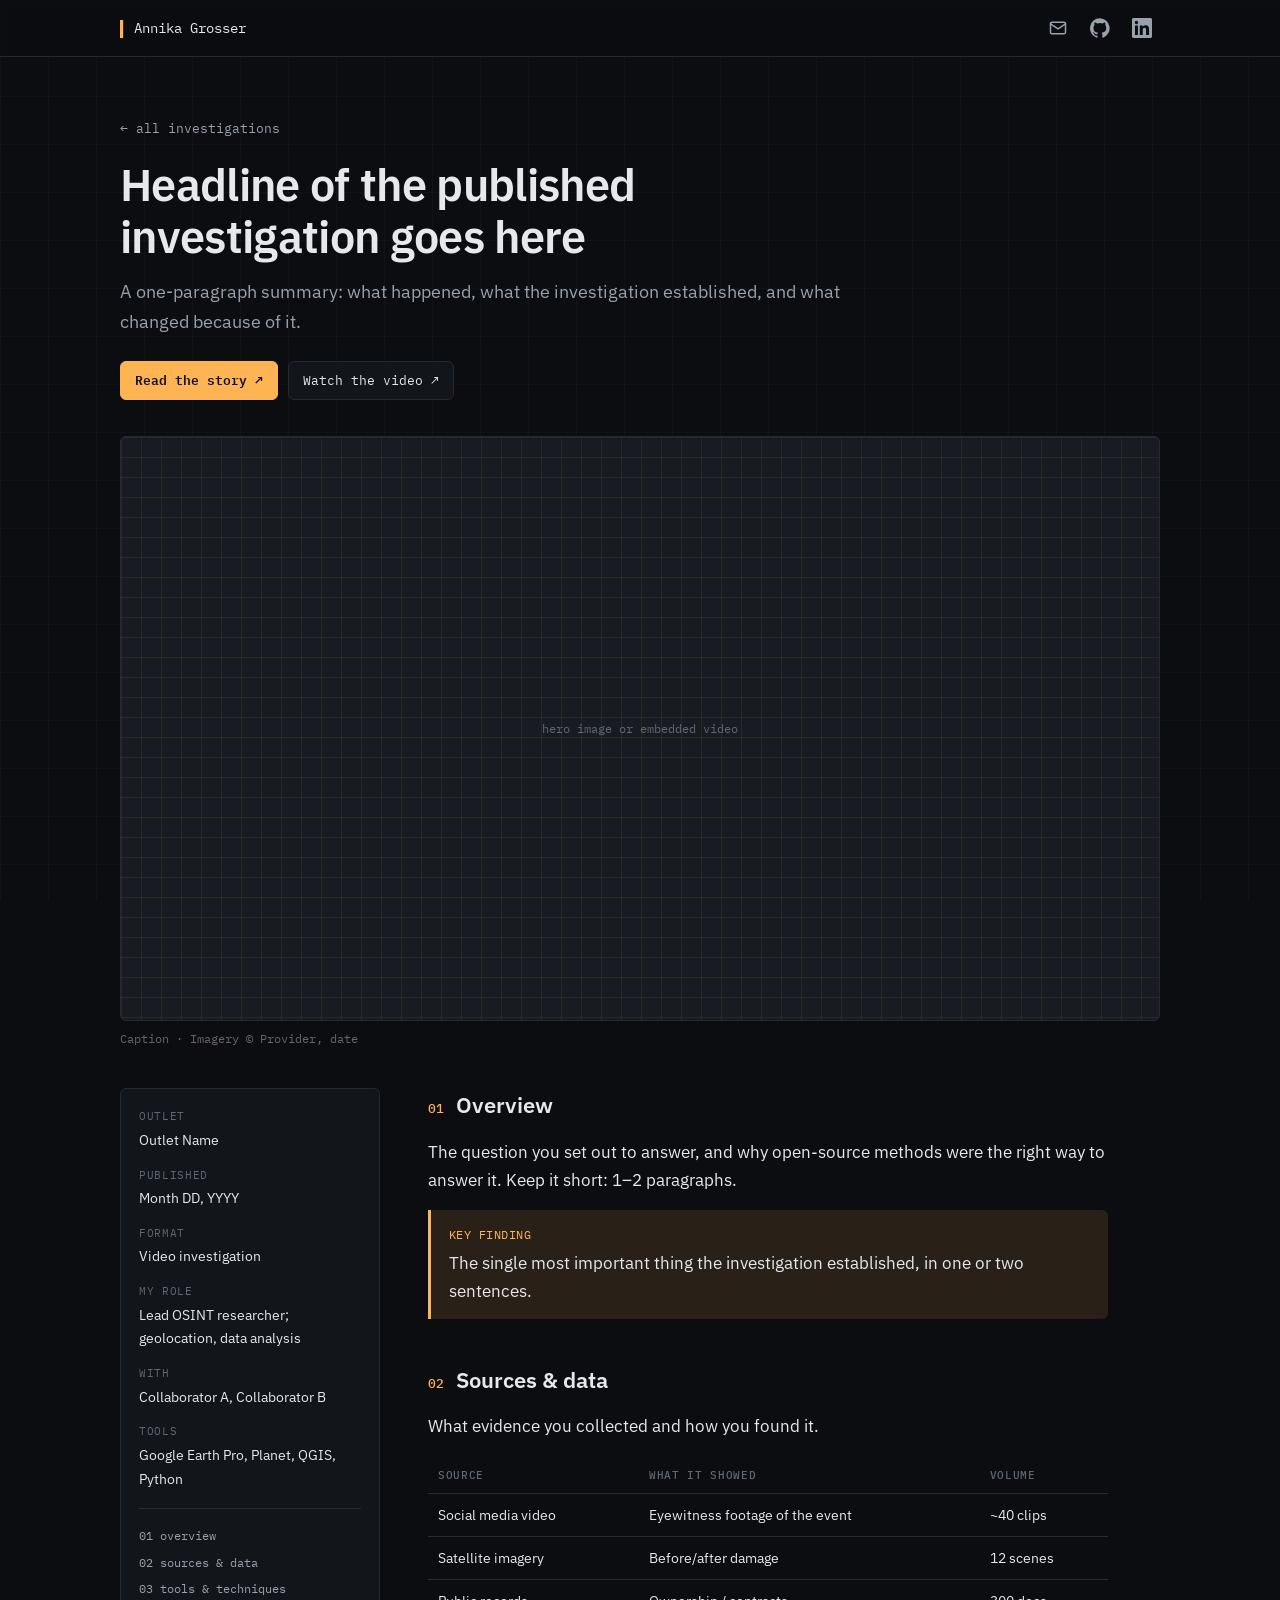
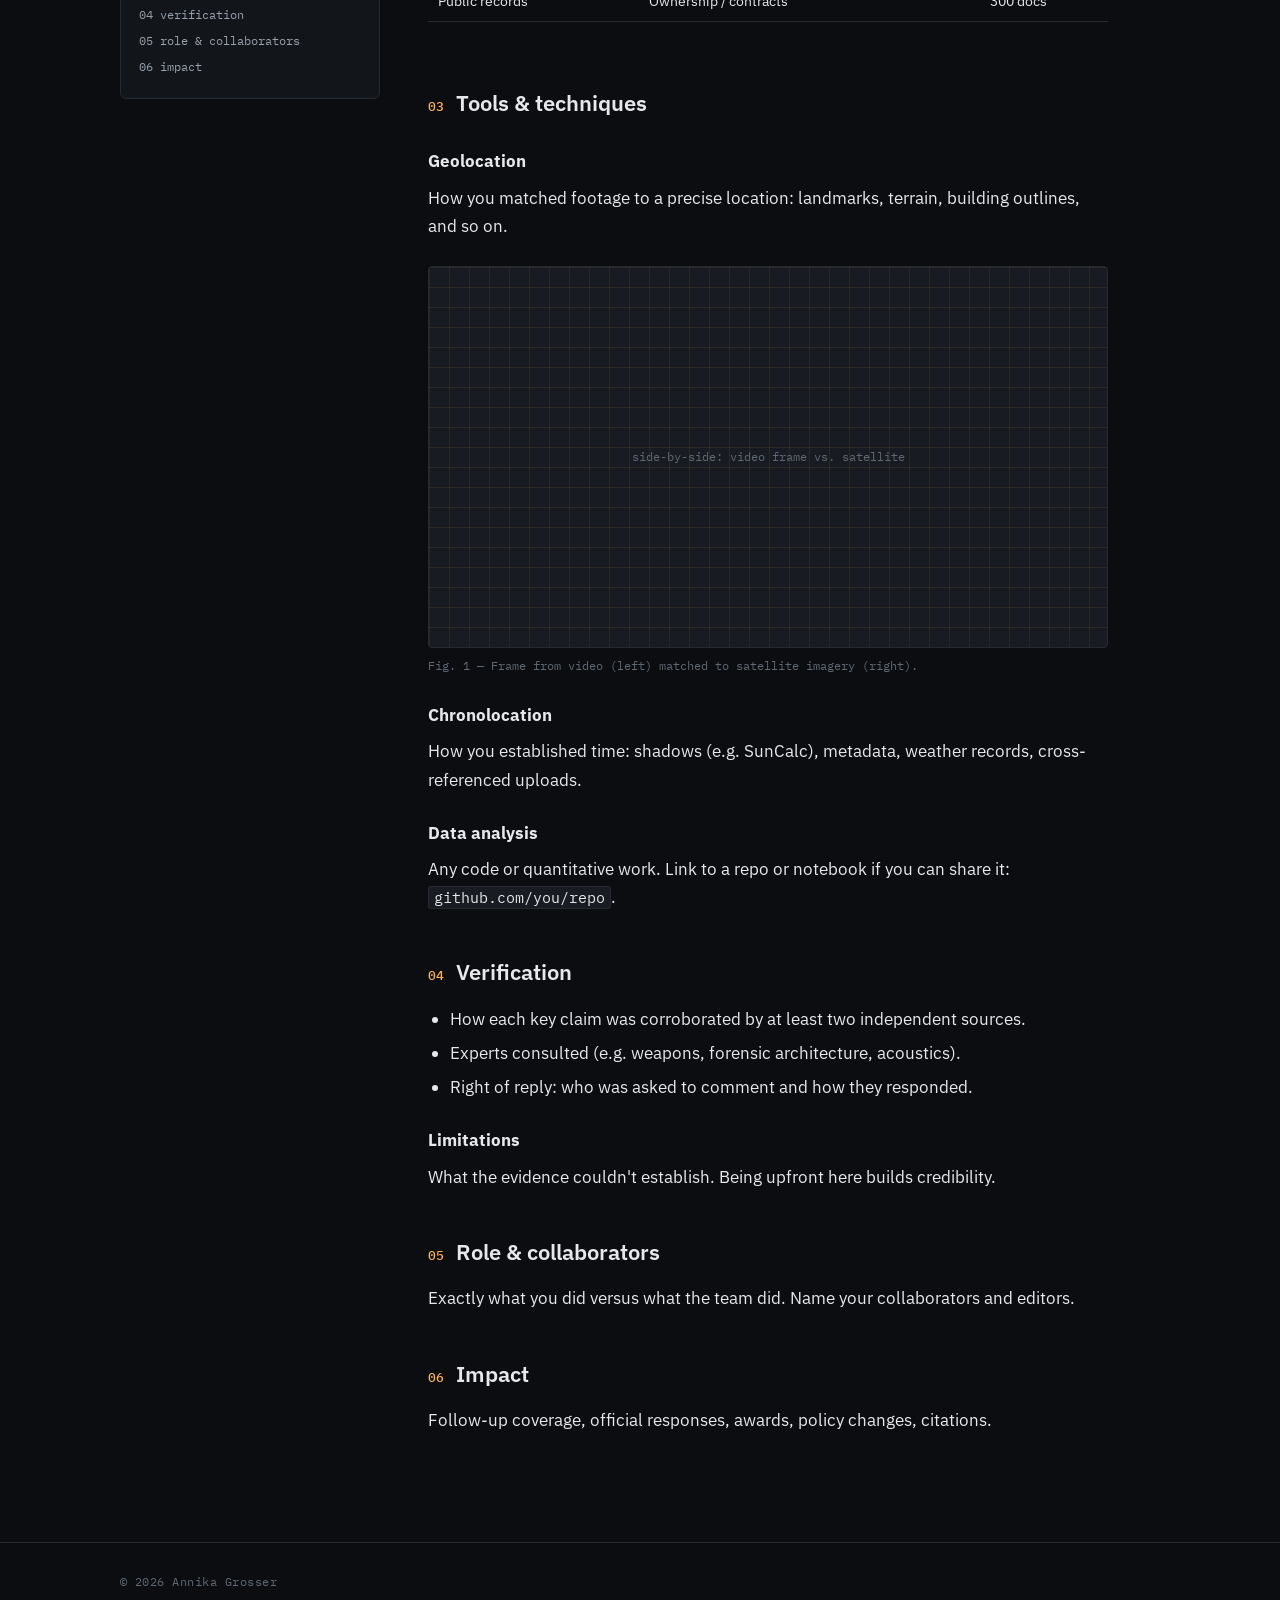
==== projects/project-1.html @ bb19e364 "Initial portfolio" ====
<!doctype html>
<html lang="en">
<head>
  <meta charset="utf-8">
  <meta name="viewport" content="width=device-width, initial-scale=1">
  <title>Project Title — Annika Grosser</title>
  <meta name="description" content="Methodology for: Project Title.">
  <link rel="preconnect" href="https://fonts.googleapis.com">
  <link rel="preconnect" href="https://fonts.gstatic.com" crossorigin>
  <link href="https://fonts.googleapis.com/css2?family=IBM+Plex+Mono:wght@400;500&family=IBM+Plex+Sans:wght@400;500;600&display=swap" rel="stylesheet">
  <link rel="stylesheet" href="../style.css">
</head>
<body>

  <header class="topbar">
    <div class="wrap">
      <a class="brand" href="../index.html">Annika Grosser</a>
      <nav class="nav social" aria-label="Contact and profiles">
        <a href="mailto:annika.grosser@bbc.co.uk" aria-label="Email" title="Email">
          <svg viewBox="0 0 24 24" width="20" height="20" fill="none" stroke="currentColor" stroke-width="1.8" stroke-linecap="round" stroke-linejoin="round" aria-hidden="true"><rect x="3" y="5" width="18" height="14" rx="2"/><path d="m3 7 9 6 9-6"/></svg>
        </a>
        <a href="https://github.com/annikagrosser" aria-label="GitHub" title="GitHub">
          <svg viewBox="0 0 24 24" width="20" height="20" fill="currentColor" aria-hidden="true"><path d="M12 .3a12 12 0 0 0-3.8 23.4c.6.1.8-.3.8-.6v-2c-3.3.7-4-1.6-4-1.6-.6-1.4-1.4-1.8-1.4-1.8-1-.7.1-.7.1-.7 1.2.1 1.8 1.2 1.8 1.2 1 1.8 2.8 1.3 3.5 1 0-.8.4-1.3.7-1.6-2.7-.3-5.5-1.3-5.5-6 0-1.2.5-2.3 1.3-3.1-.2-.4-.6-1.6 0-3.2 0 0 1-.3 3.4 1.2a11.5 11.5 0 0 1 6 0c2.3-1.5 3.3-1.2 3.3-1.2.6 1.6.2 2.8.1 3.2.8.8 1.2 1.9 1.2 3.1 0 4.6-2.8 5.6-5.5 5.9.4.4.8 1.1.8 2.2v3.3c0 .3.2.7.8.6A12 12 0 0 0 12 .3"/></svg>
        </a>
        <a href="https://www.linkedin.com/in/annikagrosser" aria-label="LinkedIn" title="LinkedIn">
          <svg viewBox="0 0 24 24" width="20" height="20" fill="currentColor" aria-hidden="true"><path d="M20.45 20.45h-3.56v-5.57c0-1.33-.02-3.04-1.85-3.04-1.85 0-2.14 1.45-2.14 2.94v5.67H9.35V9h3.41v1.56h.05c.48-.9 1.64-1.85 3.37-1.85 3.6 0 4.27 2.37 4.27 5.46v6.28zM5.34 7.43a2.06 2.06 0 1 1 0-4.13 2.06 2.06 0 0 1 0 4.13zM7.12 20.45H3.56V9h3.56v11.45zM22.22 0H1.77C.79 0 0 .77 0 1.73v20.54C0 23.23.79 24 1.77 24h20.45c.98 0 1.78-.77 1.78-1.73V1.73C24 .77 23.2 0 22.22 0z"/></svg>
        </a>
      </nav>
    </div>
  </header>

  <main class="wrap">
    <header class="case-header">
      <a class="back" href="../index.html#work">← all investigations</a>
      <h1>Headline of the published investigation goes here</h1>
      <p class="deck">A one-paragraph summary: what happened, what the investigation established, and what changed because of it.</p>
      <div class="links">
        <a class="btn primary" href="https://www.example.com/the-story">Read the story ↗</a>
        <a class="btn" href="https://www.youtube.com/watch?v=VIDEO_ID">Watch the video ↗</a>
      </div>
    </header>

    <!-- HERO MEDIA. Use ONE of the options:
         (a) a still image:
             <figure class="media"><img src="../images/project-1/hero.jpg" alt="..."><figcaption>Source: …</figcaption></figure>
         (b) an embedded video (YouTube shown; for Vimeo use https://player.vimeo.com/video/ID):
             <figure class="media"><div class="video"><iframe src="https://www.youtube-nocookie.com/embed/VIDEO_ID" title="..." allowfullscreen loading="lazy"></iframe></div><figcaption>…</figcaption></figure> -->
    <figure class="media">
      <div class="thumb-placeholder" style="aspect-ratio:16/9">hero image or embedded video</div>
      <figcaption>Caption · Imagery © Provider, date</figcaption>
    </figure>

    <div class="case-grid">
      <!-- FACT BOX -->
      <aside class="factbox" aria-label="Project details">
        <dl>
          <dt>Outlet</dt><dd>Outlet Name</dd>
          <dt>Published</dt><dd>Month DD, YYYY</dd>
          <dt>Format</dt><dd>Video investigation</dd>
          <dt>My role</dt><dd>Lead OSINT researcher; geolocation, data analysis</dd>
          <dt>With</dt><dd>Collaborator A, Collaborator B</dd>
          <dt>Tools</dt><dd>Google Earth Pro, Planet, QGIS, Python</dd>
        </dl>
        <nav class="toc" aria-label="On this page">
          <a href="#overview">01 overview</a>
          <a href="#sources">02 sources &amp; data</a>
          <a href="#techniques">03 tools &amp; techniques</a>
          <a href="#verification">04 verification</a>
          <a href="#role">05 role &amp; collaborators</a>
          <a href="#impact">06 impact</a>
        </nav>
      </aside>

      <!-- METHODOLOGY -->
      <article class="prose">
        <section id="overview">
          <h2><span class="num">01</span> Overview</h2>
          <p>The question you set out to answer, and why open-source methods were the right way to answer it. Keep it short: 1–2 paragraphs.</p>
          <div class="callout">
            <span class="label">Key finding</span>
            The single most important thing the investigation established, in one or two sentences.
          </div>
        </section>

        <section id="sources">
          <h2><span class="num">02</span> Sources &amp; data</h2>
          <p>What evidence you collected and how you found it.</p>
          <div class="table-scroll">
            <table class="data-table">
              <thead><tr><th>Source</th><th>What it showed</th><th>Volume</th></tr></thead>
              <tbody>
                <tr><td>Social media video</td><td>Eyewitness footage of the event</td><td>~40 clips</td></tr>
                <tr><td>Satellite imagery</td><td>Before/after damage</td><td>12 scenes</td></tr>
                <tr><td>Public records</td><td>Ownership / contracts</td><td>300 docs</td></tr>
              </tbody>
            </table>
          </div>
        </section>

        <section id="techniques">
          <h2><span class="num">03</span> Tools &amp; techniques</h2>
          <h3>Geolocation</h3>
          <p>How you matched footage to a precise location: landmarks, terrain, building outlines, and so on.</p>
          <figure>
            <div class="thumb-placeholder" style="aspect-ratio:16/9">side-by-side: video frame vs. satellite</div>
            <figcaption>Fig. 1 — Frame from video (left) matched to satellite imagery (right).</figcaption>
          </figure>
          <h3>Chronolocation</h3>
          <p>How you established time: shadows (e.g. SunCalc), metadata, weather records, cross-referenced uploads.</p>
          <h3>Data analysis</h3>
          <p>Any code or quantitative work. Link to a repo or notebook if you can share it: <code>github.com/you/repo</code>.</p>
        </section>

        <section id="verification">
          <h2><span class="num">04</span> Verification</h2>
          <ul>
            <li>How each key claim was corroborated by at least two independent sources.</li>
            <li>Experts consulted (e.g. weapons, forensic architecture, acoustics).</li>
            <li>Right of reply: who was asked to comment and how they responded.</li>
          </ul>
          <h3>Limitations</h3>
          <p>What the evidence couldn't establish. Being upfront here builds credibility.</p>
        </section>

        <section id="role">
          <h2><span class="num">05</span> Role &amp; collaborators</h2>
          <p>Exactly what you did versus what the team did. Name your collaborators and editors.</p>
        </section>

        <section id="impact">
          <h2><span class="num">06</span> Impact</h2>
          <p>Follow-up coverage, official responses, awards, policy changes, citations.</p>
        </section>
      </article>
    </div>
  </main>

  <footer class="footer">
    <div class="wrap">
      <span class="mono">© 2026 Annika Grosser</span>
    </div>
  </footer>

</body>
</html>
---- style.css ----
/* =========================================================
   Portfolio — dark / technical theme
   Edit the tokens below to change colors and fonts site-wide.
   ========================================================= */
:root {
  --bg: #0b0d10;
  --surface: #12151a;
  --surface-2: #181c22;
  --border: #252a32;
  --text: #e6e8eb;
  --muted: #98a1ac;
  --faint: #5f6873;
  --accent: #ffb454;        /* amber "signal" accent */
  --accent-dim: rgba(255, 180, 84, 0.12);
  --link: #ffd08a;

  --sans: "IBM Plex Sans", system-ui, -apple-system, "Segoe UI", sans-serif;
  --mono: "IBM Plex Mono", ui-monospace, "SFMono-Regular", Menlo, monospace;

  --wrap: 1080px;
  --prose: 68ch;
  --radius: 6px;
}

*, *::before, *::after { box-sizing: border-box; }

html { -webkit-text-size-adjust: 100%; scroll-behavior: smooth; }
@media (prefers-reduced-motion: reduce) { html { scroll-behavior: auto; } * { transition: none !important; } }

body {
  margin: 0;
  background: var(--bg);
  color: var(--text);
  font-family: var(--sans);
  font-size: 17px;
  line-height: 1.65;
  -webkit-font-smoothing: antialiased;
  /* faint survey-grid background */
  background-image:
    linear-gradient(rgba(255,255,255,0.025) 1px, transparent 1px),
    linear-gradient(90deg, rgba(255,255,255,0.025) 1px, transparent 1px);
  background-size: 48px 48px;
  background-attachment: fixed;
}

img, video, iframe { max-width: 100%; display: block; }

a { color: var(--link); text-decoration: none; }
a:hover { text-decoration: underline; text-underline-offset: 3px; }
a:focus-visible, button:focus-visible { outline: 2px solid var(--accent); outline-offset: 3px; border-radius: 2px; }

::selection { background: var(--accent); color: #000; }

.wrap { max-width: var(--wrap); margin: 0 auto; padding: 0 20px; }

.mono, .label {
  font-family: var(--mono);
  font-size: 0.78rem;
  letter-spacing: 0.04em;
}
.label { text-transform: uppercase; color: var(--muted); }
.accent { color: var(--accent); }

/* ---------- Top bar ---------- */
.topbar {
  border-bottom: 1px solid var(--border);
  background: rgba(11, 13, 16, 0.85);
  backdrop-filter: blur(8px);
  position: sticky; top: 0; z-index: 10;
}
.topbar .wrap {
  display: flex; align-items: center; justify-content: space-between;
  gap: 16px; min-height: 56px; flex-wrap: wrap;
}
.brand { font-family: var(--mono); font-size: 0.9rem; color: var(--text); }
.brand::before { content: "▍"; color: var(--accent); margin-right: 6px; }
.brand:hover { text-decoration: none; color: var(--accent); }
.nav { display: flex; gap: 20px; flex-wrap: wrap; }
.nav a { font-family: var(--mono); font-size: 0.8rem; color: var(--muted); }
.nav a:hover { color: var(--text); text-decoration: none; }
.social { gap: 6px; align-items: center; }
.social a {
  display: inline-grid; place-items: center; width: 36px; height: 36px;
  border-radius: 50%; color: var(--muted); transition: color .15s, background .15s;
}
.social a:hover { color: var(--accent); background: var(--surface-2); }
.social svg { display: block; }

/* ---------- Hero / bio ---------- */
.hero { padding: 72px 0 8px; }
.hero-grid {
  display: grid; grid-template-columns: 160px 1fr; gap: 40px; align-items: start;
}
.hero h1 {
  font-size: clamp(2rem, 5vw, 3.2rem);
  line-height: 1.1; margin: 12px 0 16px; font-weight: 600; letter-spacing: -0.02em;
}
.hero .tagline { font-size: 1.15rem; color: var(--muted); margin: 0 0 24px; max-width: 46ch; }
.hero .bio { max-width: var(--prose); margin: 0 0 28px; }
.hero .bio p { margin: 0 0 14px; }
.headshot {
  width: 160px; height: 160px; object-fit: cover;
  border-radius: 50%; border: 1px solid var(--border);
  filter: grayscale(0.2) contrast(1.05);
}
.headshot-placeholder {
  width: 160px; height: 160px; border-radius: 50%;
  border: 1px dashed var(--faint); display: grid; place-items: center;
  color: var(--faint); font-family: var(--mono); font-size: 0.72rem; text-align: center;
}

.links { display: flex; flex-wrap: wrap; gap: 10px; }
.btn {
  display: inline-flex; align-items: center; gap: 8px;
  font-family: var(--mono); font-size: 0.8rem;
  padding: 8px 14px; border: 1px solid var(--border); border-radius: var(--radius);
  color: var(--text); background: var(--surface);
  transition: border-color .15s, color .15s, background .15s;
}
.btn:hover { border-color: var(--accent); color: var(--accent); text-decoration: none; }
.btn.primary { background: var(--accent); color: #111; border-color: var(--accent); font-weight: 600; }
.btn.primary:hover { background: #ffc677; color: #111; }

/* ---------- Section headings ---------- */
.section { padding: 40px 0 56px; scroll-margin-top: 40px; }
.section-head {
  display: flex; align-items: baseline; gap: 14px;
  border-bottom: 1px solid var(--border); padding-bottom: 12px; margin-bottom: 28px;
}
.section-head h2 { font-size: 1.05rem; margin: 0; font-weight: 600; letter-spacing: 0.01em; }
.section-head .label { margin-left: auto; }

/* ---------- Project list ---------- */
.projects { display: grid; gap: 18px; }
.project {
  display: grid; grid-template-columns: 300px 1fr; gap: 24px;
  padding: 18px; background: var(--surface);
  border: 1px solid var(--border); border-radius: var(--radius);
  color: var(--text); transition: border-color .15s, transform .15s;
}
.project:hover { border-color: var(--accent); text-decoration: none; }
.project:hover .project-title { color: var(--accent); }
.thumb {
  aspect-ratio: 16 / 10; width: 100%; object-fit: cover;
  border-radius: 4px; border: 1px solid var(--border); background: var(--surface-2);
}
.thumb-placeholder {
  aspect-ratio: 16 / 10; border-radius: 4px; border: 1px solid var(--border);
  background:
    linear-gradient(rgba(255,180,84,0.08) 1px, transparent 1px) 0 0 / 20px 20px,
    linear-gradient(90deg, rgba(255,180,84,0.08) 1px, transparent 1px) 0 0 / 20px 20px,
    var(--surface-2);
  display: grid; place-items: center; color: var(--faint);
  font-family: var(--mono); font-size: 0.72rem;
}
.project-meta { display: flex; flex-wrap: wrap; gap: 6px 14px; margin-bottom: 6px; }
.project-meta .outlet { color: var(--accent); }
.project-title { font-size: 1.3rem; line-height: 1.3; margin: 0 0 8px; font-weight: 600; transition: color .15s; }
.project-desc { color: var(--muted); margin: 0 0 14px; font-size: 0.97rem; }
.tags { display: flex; flex-wrap: wrap; gap: 6px; padding: 0; margin: 0 0 12px; list-style: none; }
.tags li {
  font-family: var(--mono); font-size: 0.7rem; color: var(--muted);
  border: 1px solid var(--border); border-radius: 3px; padding: 2px 8px; background: var(--bg);
}
.cta { font-family: var(--mono); font-size: 0.8rem; color: var(--accent); }

/* ---------- Toolkit ---------- */
.toolkit { display: grid; grid-template-columns: repeat(2, 1fr); gap: 18px; }
.tool-group {
  border: 1px solid var(--border); border-radius: var(--radius);
  padding: 18px; background: var(--surface);
}
.tool-group h3 { font-family: var(--mono); font-size: 0.78rem; text-transform: uppercase; letter-spacing: .06em; color: var(--accent); margin: 0 0 10px; font-weight: 500; }
.tool-group ul { margin: 0; padding-left: 18px; color: var(--muted); font-size: 0.95rem; }

/* ---------- Footer ---------- */
.footer { border-top: 1px solid var(--border); padding: 28px 0 48px; color: var(--faint); }
.footer .wrap { display: flex; justify-content: space-between; gap: 16px; flex-wrap: wrap; }

/* =========================================================
   Project (case study) pages
   ========================================================= */
.case-header { padding: 56px 0 28px; }
.back { font-family: var(--mono); font-size: 0.8rem; color: var(--muted); }
.back:hover { color: var(--accent); text-decoration: none; }
.case-header h1 {
  font-size: clamp(1.8rem, 4.2vw, 2.8rem); line-height: 1.15;
  margin: 18px 0 14px; font-weight: 600; letter-spacing: -0.015em; max-width: 26ch;
}
.deck { font-size: 1.15rem; color: var(--muted); max-width: var(--prose); margin: 0 0 24px; }

.media { margin: 8px 0 40px; }
.media img, .media .thumb-placeholder { width: 100%; border-radius: var(--radius); border: 1px solid var(--border); }
.video { position: relative; aspect-ratio: 16 / 9; border-radius: var(--radius); overflow: hidden; border: 1px solid var(--border); background: #000; }
.video iframe { position: absolute; inset: 0; width: 100%; height: 100%; border: 0; }
figcaption { font-family: var(--mono); font-size: 0.74rem; color: var(--faint); margin-top: 8px; }

.case-grid { display: grid; grid-template-columns: 260px 1fr; gap: 48px; align-items: start; padding-bottom: 64px; }

.factbox {
  position: sticky; top: 80px;
  border: 1px solid var(--border); border-radius: var(--radius);
  background: var(--surface); padding: 18px; font-size: 0.9rem;
}
.factbox dl { margin: 0; }
.factbox dt { font-family: var(--mono); font-size: 0.7rem; text-transform: uppercase; letter-spacing: .06em; color: var(--faint); margin-top: 14px; }
.factbox dt:first-child { margin-top: 0; }
.factbox dd { margin: 2px 0 0; color: var(--text); }
.factbox .btn { width: 100%; justify-content: center; margin-top: 18px; }
.toc { margin-top: 18px; padding-top: 14px; border-top: 1px solid var(--border); }
.toc a { display: block; font-family: var(--mono); font-size: 0.76rem; color: var(--muted); padding: 3px 0; }
.toc a:hover { color: var(--accent); text-decoration: none; }

.prose { max-width: var(--prose); }
.prose section { scroll-margin-top: 80px; margin-bottom: 44px; }
.prose h2 {
  display: flex; align-items: baseline; gap: 12px;
  font-size: 1.35rem; margin: 0 0 14px; font-weight: 600;
}
.prose h2 .num { font-family: var(--mono); font-size: 0.8rem; color: var(--accent); font-weight: 500; }
.prose h3 { font-size: 1.05rem; margin: 26px 0 8px; }
.prose p { margin: 0 0 16px; }
.prose ul, .prose ol { padding-left: 22px; margin: 0 0 16px; }
.prose li { margin-bottom: 6px; }
.prose code {
  font-family: var(--mono); font-size: 0.86em;
  background: var(--surface-2); border: 1px solid var(--border); border-radius: 3px; padding: 1px 5px;
}
.prose figure { margin: 26px 0; }
.prose figure img { border-radius: var(--radius); border: 1px solid var(--border); }

.callout {
  border-left: 3px solid var(--accent); background: var(--accent-dim);
  padding: 14px 18px; border-radius: 0 var(--radius) var(--radius) 0; margin: 0 0 20px;
}
.callout .label { color: var(--accent); display: block; margin-bottom: 4px; }

.data-table { width: 100%; border-collapse: collapse; font-size: 0.9rem; margin: 0 0 20px; }
.data-table th, .data-table td { text-align: left; padding: 9px 10px; border-bottom: 1px solid var(--border); vertical-align: top; }
.data-table th { font-family: var(--mono); font-size: 0.7rem; text-transform: uppercase; letter-spacing: .06em; color: var(--faint); font-weight: 500; }
.table-scroll { overflow-x: auto; }

.next-project {
  display: flex; justify-content: space-between; gap: 16px; flex-wrap: wrap;
  border-top: 1px solid var(--border); padding-top: 24px; margin-top: 16px;
}

/* ---------- Responsive ---------- */
@media (max-width: 860px) {
  .project { grid-template-columns: 1fr; gap: 14px; }
  .toolkit { grid-template-columns: 1fr; }
  .case-grid { grid-template-columns: 1fr; gap: 28px; }
  .factbox { position: static; }
}
@media (max-width: 640px) {
  body { font-size: 16px; }
  .wrap { padding: 0 16px; }
  .hero { padding: 44px 0 4px; }
  .hero-grid { grid-template-columns: 1fr; gap: 20px; }
  .hero-grid .headshot, .hero-grid .headshot-placeholder { width: 112px; height: 112px; }
  .nav { gap: 14px; }
  .section-head .label { display: none; }
}
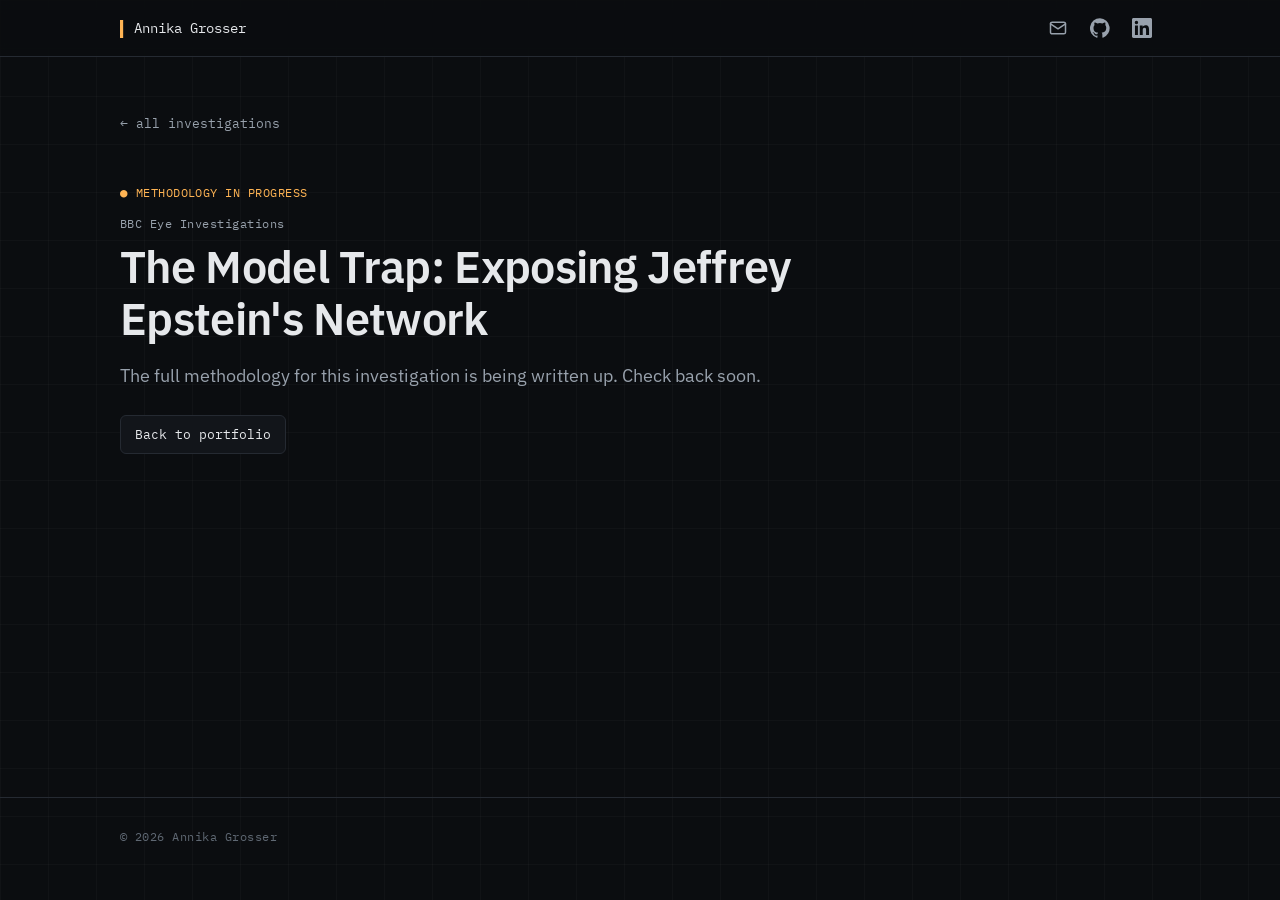
==== commit 68189ccd: "Show coming-soon pages for project methodologies; keep drafts local Co-Authored-By: Claude Opus 5.5 " ====
--- a/projects/project-1.html
+++ b/projects/project-1.html
@@ -3,8 +3,8 @@
 <head>
   <meta charset="utf-8">
   <meta name="viewport" content="width=device-width, initial-scale=1">
-  <title>Project Title — Annika Grosser</title>
-  <meta name="description" content="Methodology for: Project Title.">
+  <title>The Model Trap: Exposing Jeffrey Epstein's Network — Annika Grosser</title>
+  <meta name="robots" content="noindex">
   <link rel="preconnect" href="https://fonts.googleapis.com">
   <link rel="preconnect" href="https://fonts.gstatic.com" crossorigin>
   <link href="https://fonts.googleapis.com/css2?family=IBM+Plex+Mono:wght@400;500&family=IBM+Plex+Sans:wght@400;500;600&display=swap" rel="stylesheet">
@@ -29,110 +29,13 @@
     </div>
   </header>
 
-  <main class="wrap">
-    <header class="case-header">
-      <a class="back" href="../index.html#work">← all investigations</a>
-      <h1>Headline of the published investigation goes here</h1>
-      <p class="deck">A one-paragraph summary: what happened, what the investigation established, and what changed because of it.</p>
-      <div class="links">
-        <a class="btn primary" href="https://www.example.com/the-story">Read the story ↗</a>
-        <a class="btn" href="https://www.youtube.com/watch?v=VIDEO_ID">Watch the video ↗</a>
-      </div>
-    </header>
-
-    <!-- HERO MEDIA. Use ONE of the options:
-         (a) a still image:
-             <figure class="media"><img src="../images/project-1/hero.jpg" alt="..."><figcaption>Source: …</figcaption></figure>
-         (b) an embedded video (YouTube shown; for Vimeo use https://player.vimeo.com/video/ID):
-             <figure class="media"><div class="video"><iframe src="https://www.youtube-nocookie.com/embed/VIDEO_ID" title="..." allowfullscreen loading="lazy"></iframe></div><figcaption>…</figcaption></figure> -->
-    <figure class="media">
-      <div class="thumb-placeholder" style="aspect-ratio:16/9">hero image or embedded video</div>
-      <figcaption>Caption · Imagery © Provider, date</figcaption>
-    </figure>
-
-    <div class="case-grid">
-      <!-- FACT BOX -->
-      <aside class="factbox" aria-label="Project details">
-        <dl>
-          <dt>Outlet</dt><dd>Outlet Name</dd>
-          <dt>Published</dt><dd>Month DD, YYYY</dd>
-          <dt>Format</dt><dd>Video investigation</dd>
-          <dt>My role</dt><dd>Lead OSINT researcher; geolocation, data analysis</dd>
-          <dt>With</dt><dd>Collaborator A, Collaborator B</dd>
-          <dt>Tools</dt><dd>Google Earth Pro, Planet, QGIS, Python</dd>
-        </dl>
-        <nav class="toc" aria-label="On this page">
-          <a href="#overview">01 overview</a>
-          <a href="#sources">02 sources &amp; data</a>
-          <a href="#techniques">03 tools &amp; techniques</a>
-          <a href="#verification">04 verification</a>
-          <a href="#role">05 role &amp; collaborators</a>
-          <a href="#impact">06 impact</a>
-        </nav>
-      </aside>
-
-      <!-- METHODOLOGY -->
-      <article class="prose">
-        <section id="overview">
-          <h2><span class="num">01</span> Overview</h2>
-          <p>The question you set out to answer, and why open-source methods were the right way to answer it. Keep it short: 1–2 paragraphs.</p>
-          <div class="callout">
-            <span class="label">Key finding</span>
-            The single most important thing the investigation established, in one or two sentences.
-          </div>
-        </section>
-
-        <section id="sources">
-          <h2><span class="num">02</span> Sources &amp; data</h2>
-          <p>What evidence you collected and how you found it.</p>
-          <div class="table-scroll">
-            <table class="data-table">
-              <thead><tr><th>Source</th><th>What it showed</th><th>Volume</th></tr></thead>
-              <tbody>
-                <tr><td>Social media video</td><td>Eyewitness footage of the event</td><td>~40 clips</td></tr>
-                <tr><td>Satellite imagery</td><td>Before/after damage</td><td>12 scenes</td></tr>
-                <tr><td>Public records</td><td>Ownership / contracts</td><td>300 docs</td></tr>
-              </tbody>
-            </table>
-          </div>
-        </section>
-
-        <section id="techniques">
-          <h2><span class="num">03</span> Tools &amp; techniques</h2>
-          <h3>Geolocation</h3>
-          <p>How you matched footage to a precise location: landmarks, terrain, building outlines, and so on.</p>
-          <figure>
-            <div class="thumb-placeholder" style="aspect-ratio:16/9">side-by-side: video frame vs. satellite</div>
-            <figcaption>Fig. 1 — Frame from video (left) matched to satellite imagery (right).</figcaption>
-          </figure>
-          <h3>Chronolocation</h3>
-          <p>How you established time: shadows (e.g. SunCalc), metadata, weather records, cross-referenced uploads.</p>
-          <h3>Data analysis</h3>
-          <p>Any code or quantitative work. Link to a repo or notebook if you can share it: <code>github.com/you/repo</code>.</p>
-        </section>
-
-        <section id="verification">
-          <h2><span class="num">04</span> Verification</h2>
-          <ul>
-            <li>How each key claim was corroborated by at least two independent sources.</li>
-            <li>Experts consulted (e.g. weapons, forensic architecture, acoustics).</li>
-            <li>Right of reply: who was asked to comment and how they responded.</li>
-          </ul>
-          <h3>Limitations</h3>
-          <p>What the evidence couldn't establish. Being upfront here builds credibility.</p>
-        </section>
-
-        <section id="role">
-          <h2><span class="num">05</span> Role &amp; collaborators</h2>
-          <p>Exactly what you did versus what the team did. Name your collaborators and editors.</p>
-        </section>
-
-        <section id="impact">
-          <h2><span class="num">06</span> Impact</h2>
-          <p>Follow-up coverage, official responses, awards, policy changes, citations.</p>
-        </section>
-      </article>
-    </div>
+  <main class="wrap coming-soon">
+    <a class="back" href="../index.html#work">← all investigations</a>
+    <span class="label accent status">● methodology in progress</span>
+    <p class="mono soon-outlet">BBC Eye Investigations</p>
+    <h1>The Model Trap: Exposing Jeffrey Epstein's Network</h1>
+    <p class="deck">The full methodology for this investigation is being written up. Check back soon.</p>
+    <a class="btn" href="../index.html#work">Back to portfolio</a>
   </main>
 
   <footer class="footer">
--- a/style.css
+++ b/style.css
@@ -245,6 +245,12 @@
   border-top: 1px solid var(--border); padding-top: 24px; margin-top: 16px;
 }
 
+/* ---------- Coming soon ---------- */
+.wrap.coming-soon { min-height: calc(100vh - 160px); padding-top: 56px; padding-bottom: 64px; display: flex; flex-direction: column; align-items: flex-start; }
+.coming-soon .status { margin: 48px 0 10px; }
+.coming-soon .soon-outlet { color: var(--muted); margin: 0; }
+.coming-soon h1 { font-size: clamp(1.8rem, 4.2vw, 2.8rem); line-height: 1.15; margin: 8px 0 16px; font-weight: 600; letter-spacing: -0.015em; max-width: 26ch; }
+
 /* ---------- Responsive ---------- */
 @media (max-width: 860px) {
   .project { grid-template-columns: 1fr; gap: 14px; }
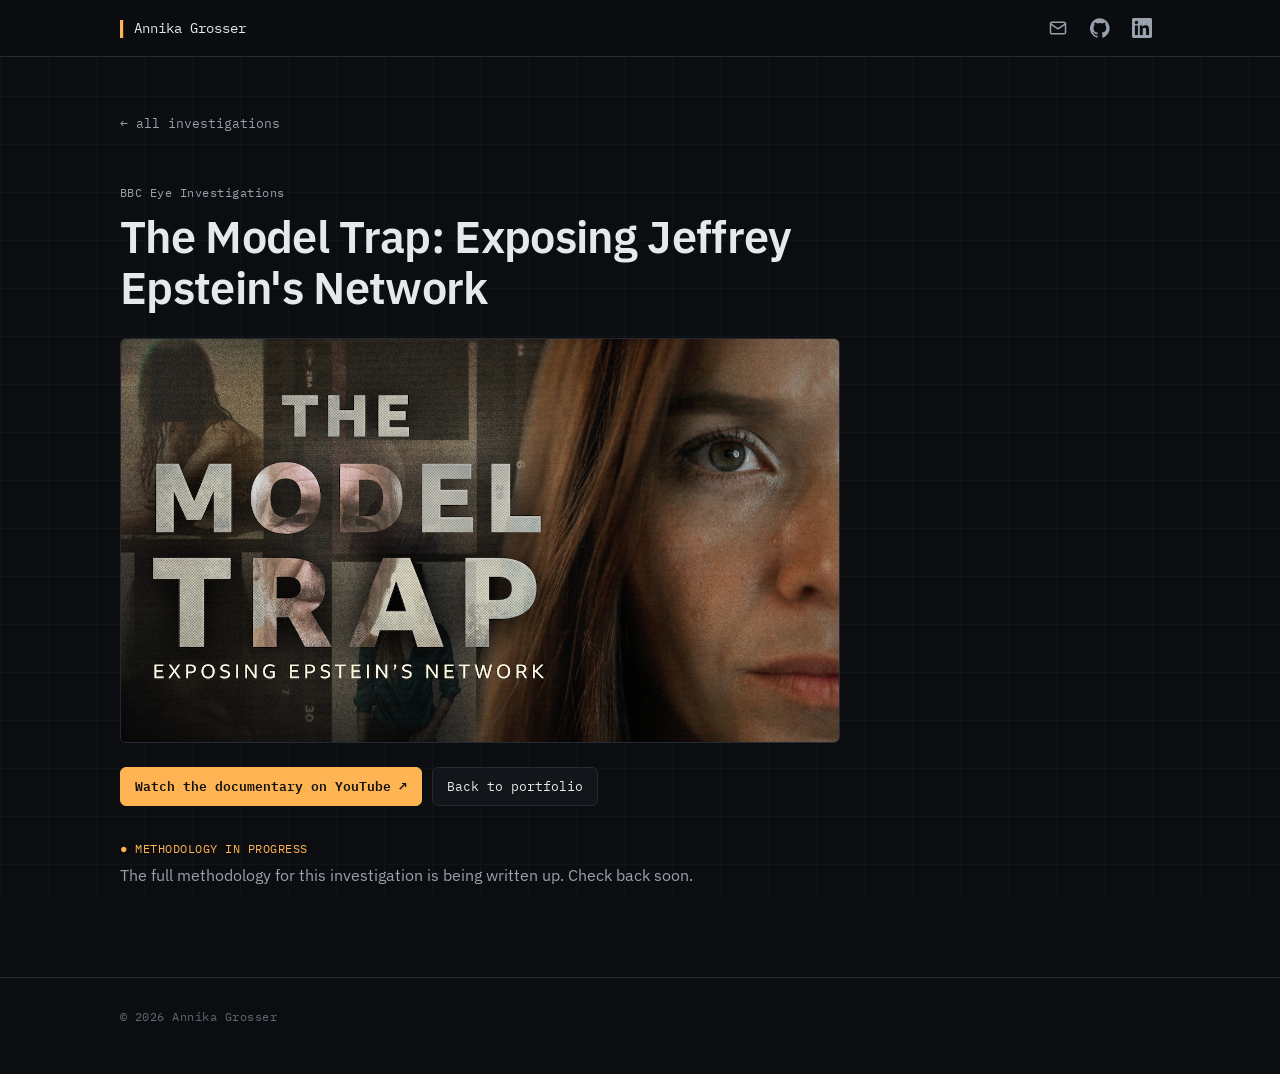
==== commit d6777f0e: "Add thumbnails and story links to project pages; move status flag Co-Authored-By: Claude Opus 5.5 <n" ====
--- a/projects/project-1.html
+++ b/projects/project-1.html
@@ -31,11 +31,17 @@
 
   <main class="wrap coming-soon">
     <a class="back" href="../index.html#work">← all investigations</a>
-    <span class="label accent status">● methodology in progress</span>
     <p class="mono soon-outlet">BBC Eye Investigations</p>
     <h1>The Model Trap: Exposing Jeffrey Epstein's Network</h1>
-    <p class="deck">The full methodology for this investigation is being written up. Check back soon.</p>
-    <a class="btn" href="../index.html#work">Back to portfolio</a>
+    <a class="soon-thumb" href="https://www.youtube.com/watch?v=IY7L60bvC7w" target="_blank" rel="noopener">
+      <img src="../images/epstein_doc_thumbnail.jpg" alt="Thumbnail from 'The Model Trap' documentary">
+    </a>
+    <div class="links">
+      <a class="btn primary" href="https://www.youtube.com/watch?v=IY7L60bvC7w" target="_blank" rel="noopener">Watch the documentary on YouTube ↗</a>
+      <a class="btn" href="../index.html#work">Back to portfolio</a>
+    </div>
+    <span class="label accent status">● methodology in progress</span>
+    <p class="deck soon-note">The full methodology for this investigation is being written up. Check back soon.</p>
   </main>
 
   <footer class="footer">
--- a/style.css
+++ b/style.css
@@ -247,9 +247,14 @@
 
 /* ---------- Coming soon ---------- */
 .wrap.coming-soon { min-height: calc(100vh - 160px); padding-top: 56px; padding-bottom: 64px; display: flex; flex-direction: column; align-items: flex-start; }
-.coming-soon .status { margin: 48px 0 10px; }
-.coming-soon .soon-outlet { color: var(--muted); margin: 0; }
+.coming-soon .status { margin: 32px 0 4px; }
+.coming-soon .soon-outlet { color: var(--muted); margin: 48px 0 0; }
 .coming-soon h1 { font-size: clamp(1.8rem, 4.2vw, 2.8rem); line-height: 1.15; margin: 8px 0 16px; font-weight: 600; letter-spacing: -0.015em; max-width: 26ch; }
+
+.soon-thumb { display: block; width: 100%; max-width: 720px; margin: 8px 0 24px; }
+.soon-thumb img { width: 100%; aspect-ratio: 16 / 9; object-fit: cover; border-radius: var(--radius); border: 1px solid var(--border); transition: border-color .15s; }
+.soon-thumb:hover img { border-color: var(--accent); }
+.coming-soon .soon-note { font-size: 1rem; margin-top: 0; }
 
 /* ---------- Responsive ---------- */
 @media (max-width: 860px) {
